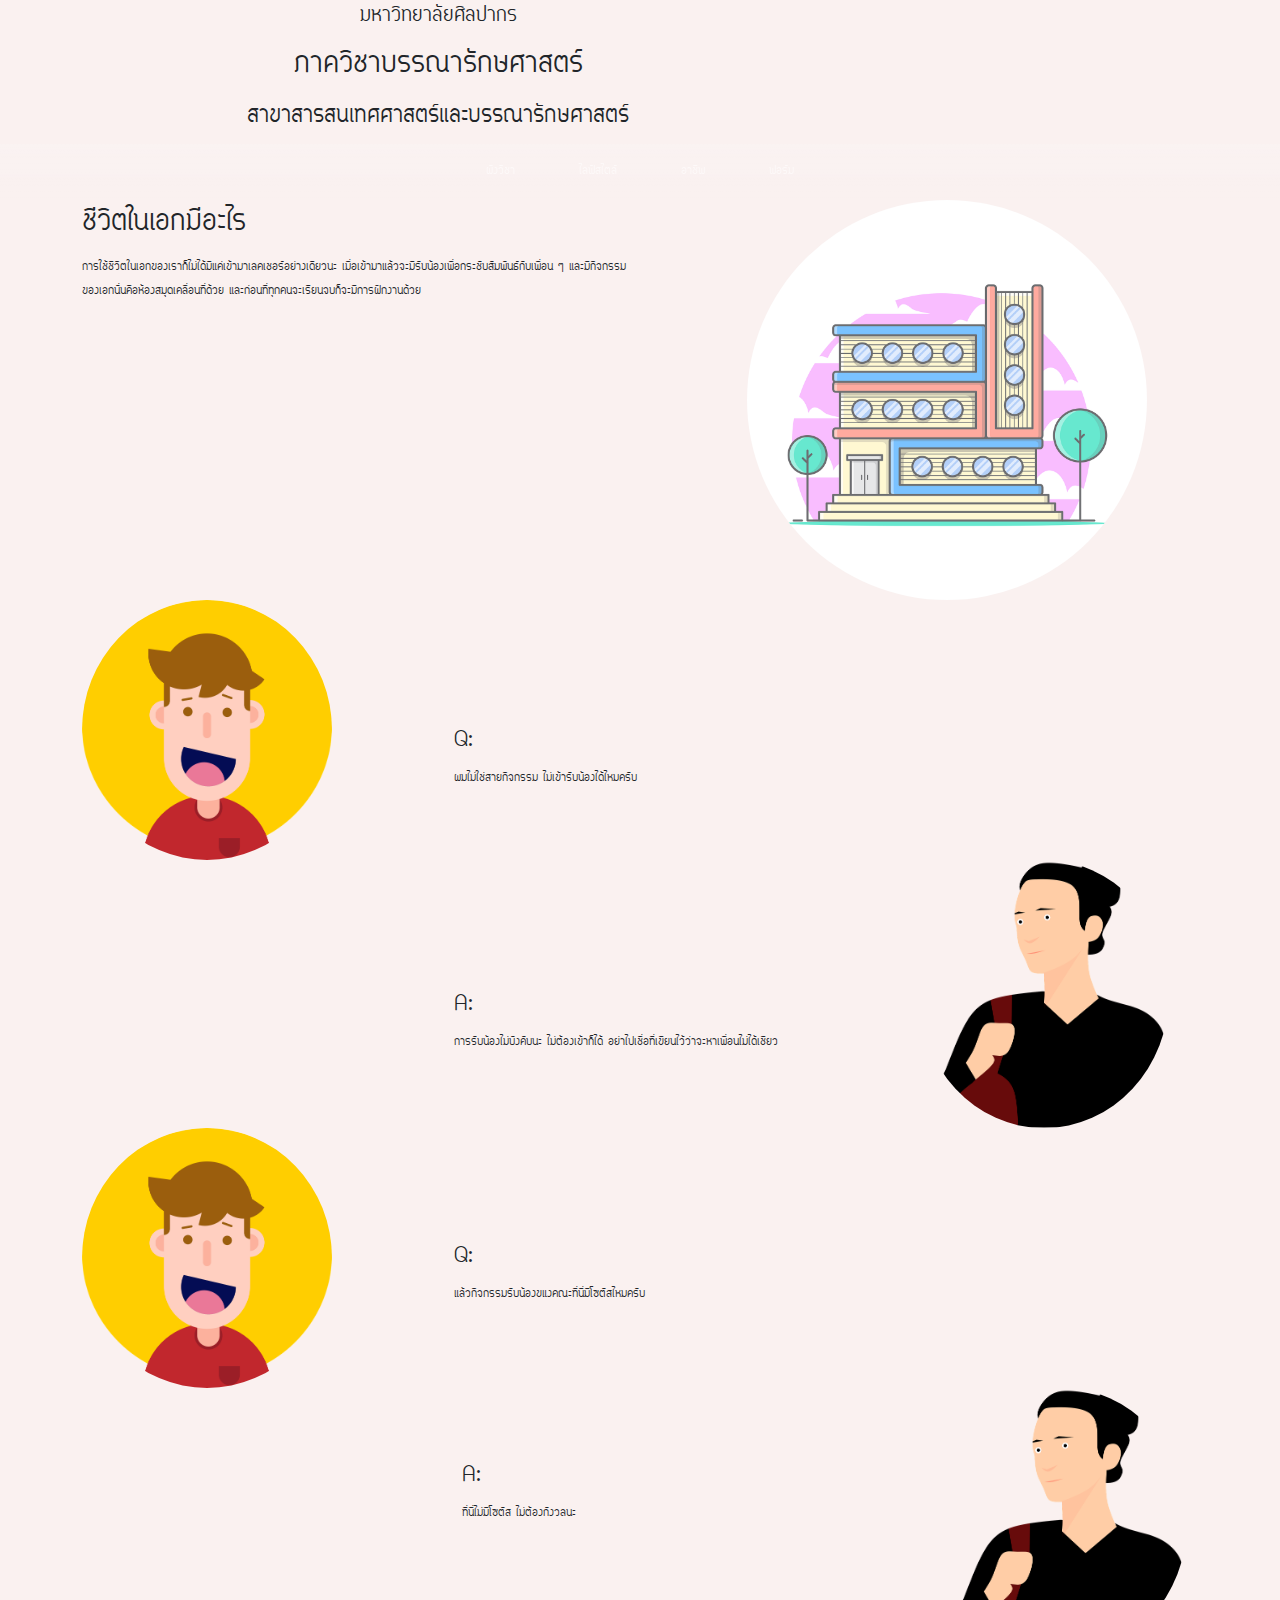
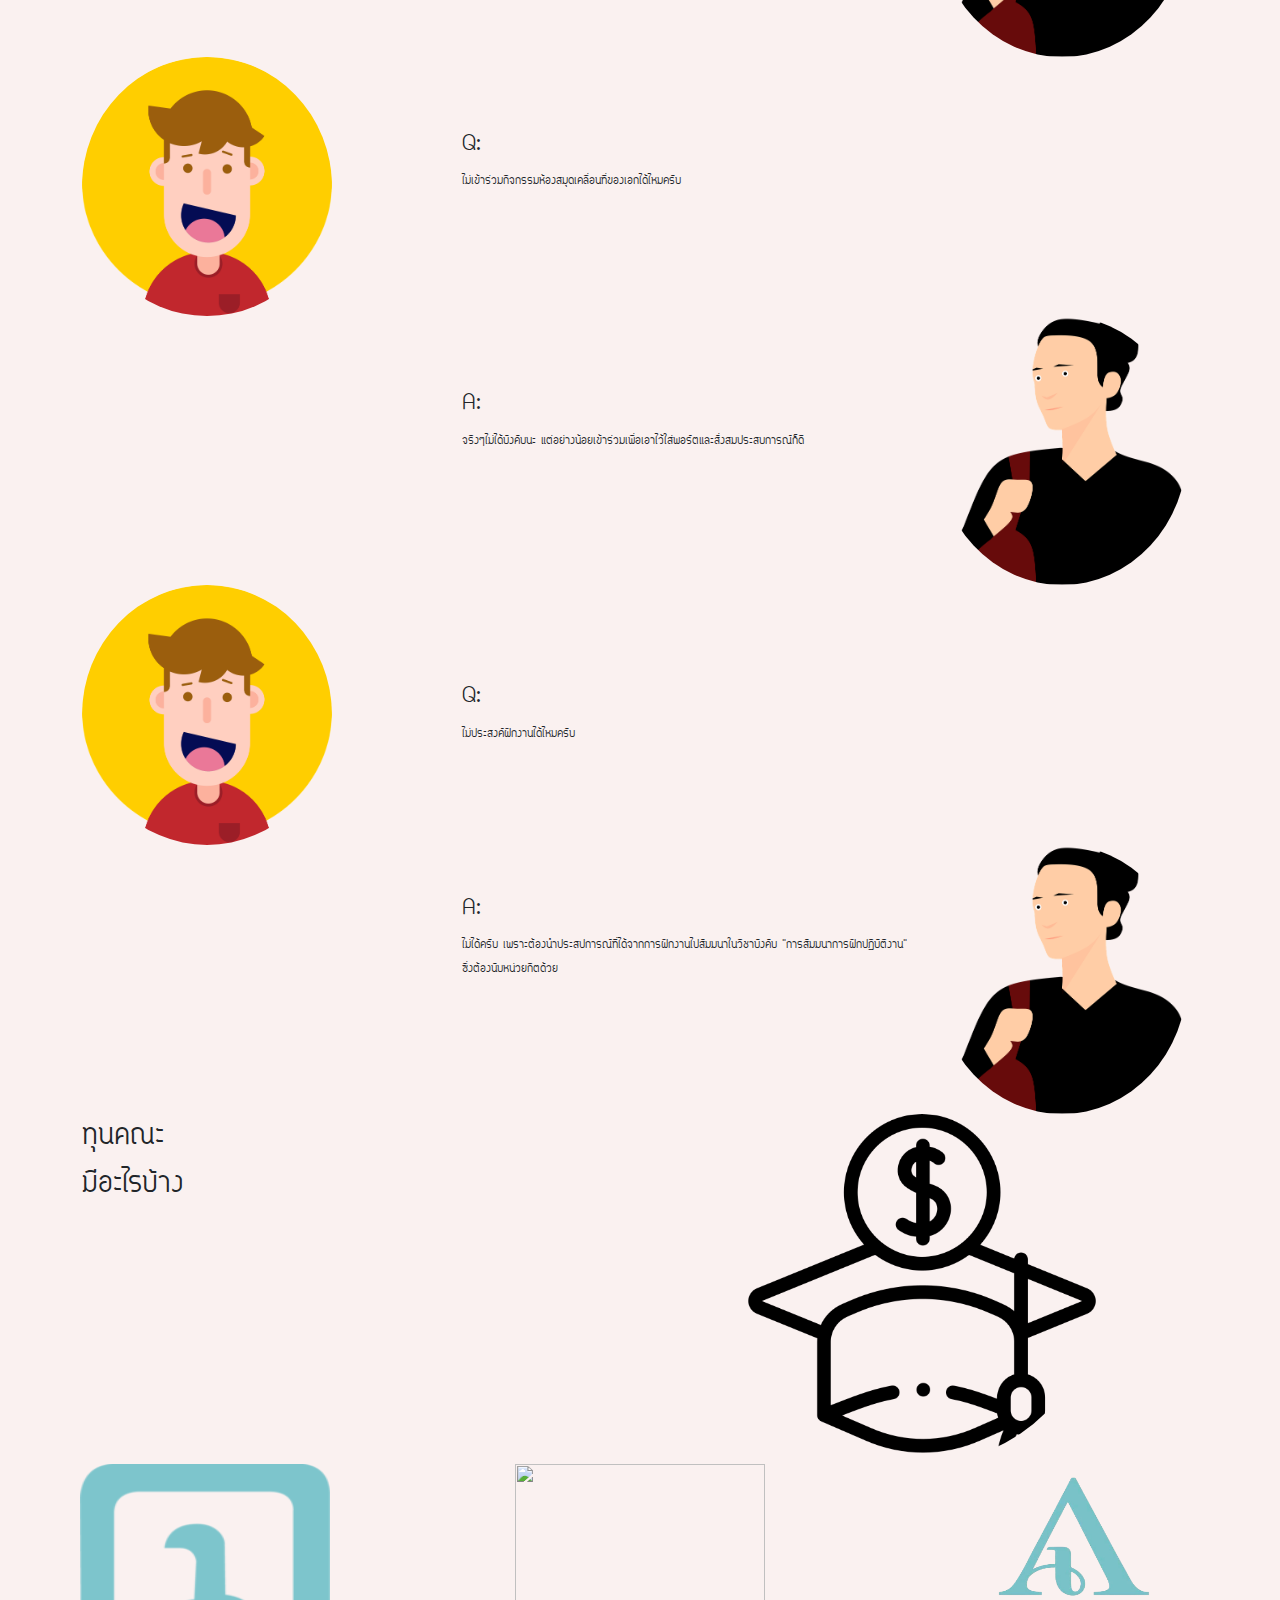
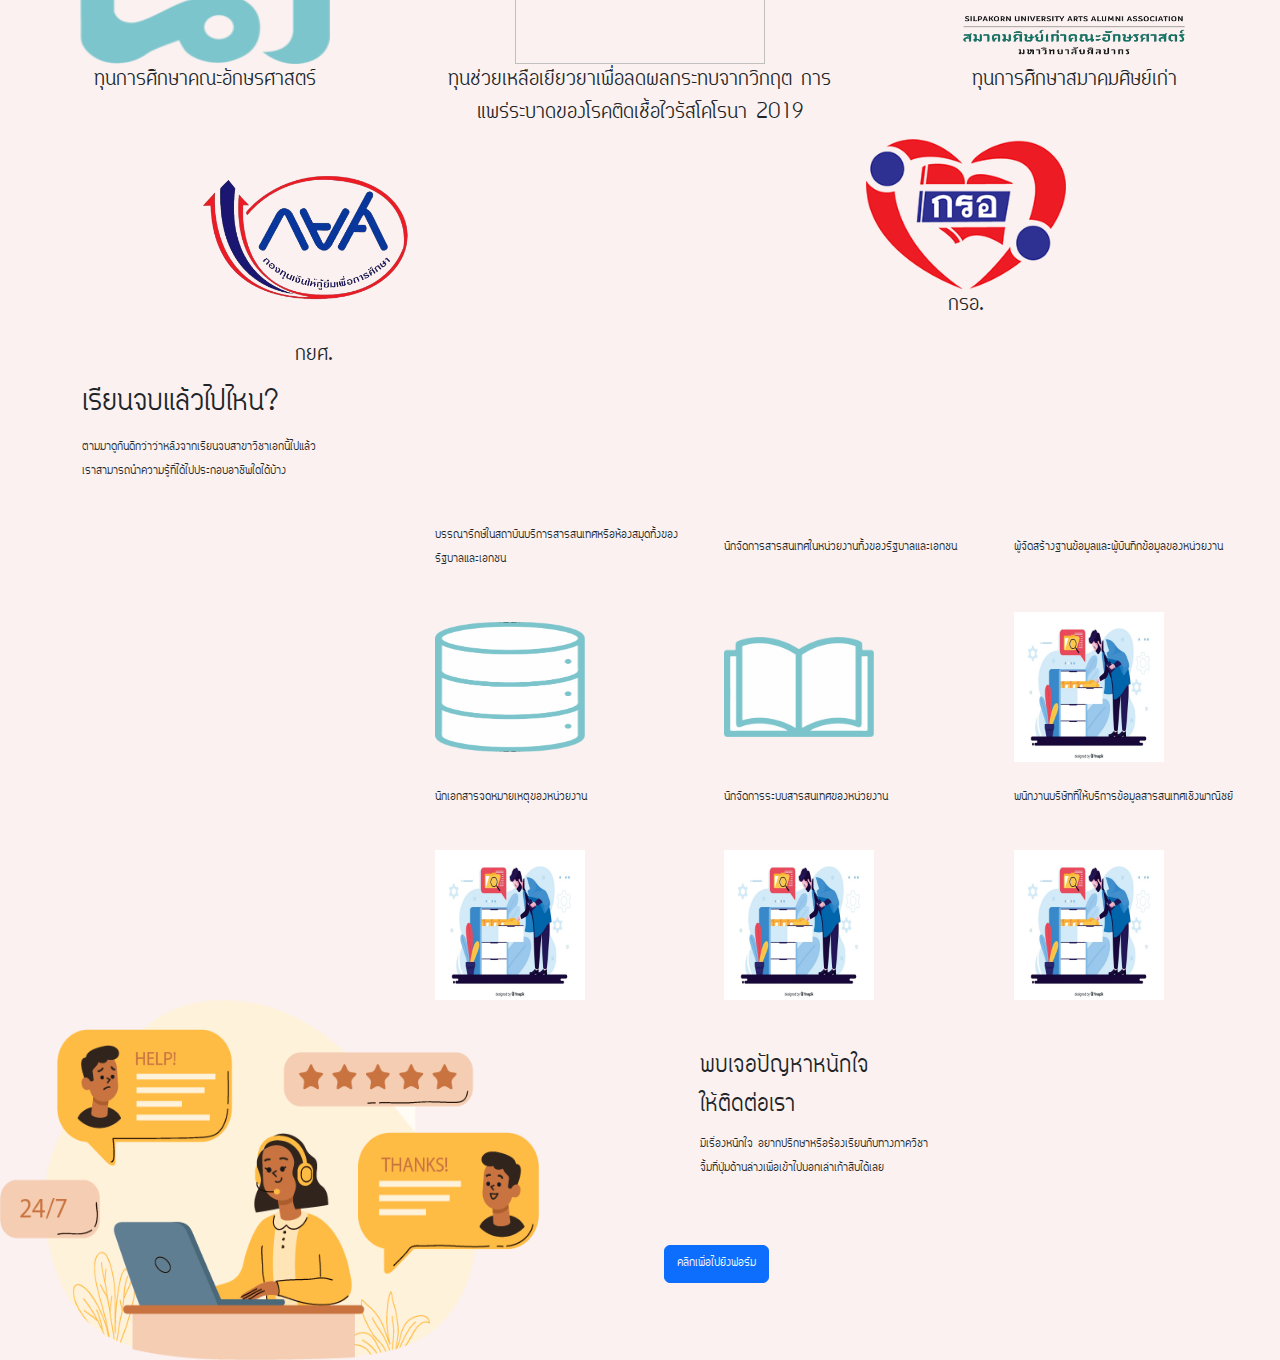
==== ILS-SU/index.html @ 0ebbea52 "6-03-65" ====
<!doctype html>
<html>
<head>
<meta charset="utf-8">
<title>ILS-SU</title>
	
<meta name ="keywords" content ="ILS, SU, Silpakorn, Information and Library Science, Library" />
<meta name ="description" content =" "/>
<meta name="viewport" content="width=device-width, initial-scale=1, maximum-scale=1">
	
<link href="https://cdn.jsdelivr.net/npm/bootstrap@5.1.3/dist/css/bootstrap.min.css" rel="stylesheet" integrity="sha384-1BmE4kWBq78iYhFldvKuhfTAU6auU8tT94WrHftjDbrCEXSU1oBoqyl2QvZ6jIW3" crossorigin="anonymous">
	<link rel="stylesheet" href="https://cdn.jsdelivr.net/npm/bootstrap@5.0.0-beta1/dist/css/bootstrap.min.css">
    <link href="css/style.css" rel="stylesheet" type="text/css">


<style type="text/css">

@font-face {
  font-family: "Circular";
  src: url("CSS/Circular.ttf") format("truetype");
  font-weight: normal;
  font-style: normal;
}

body { font-family: "Circular" !important; 
		background-color: #faf1f0;
		
		}

</style>

</head>

<body>
<!-- ขอบนอกสุด --------------------------------------------------------------------------------------------------------------------------------->
	
<!-- Title ----------------------------------------------------------------------------------------------------------------------------------------->

	
<div id="intro" class="slide1 d-flex align-items-center" >
			
	<div class="row text-center"><br>

			<h3>มหาวิทยาลัยศิลปากร</h3>
            <h1>ภาควิชาบรรณารักษศาสตร์</h1>
            <h2>สาขาสารสนเทศศาสตร์และบรรณารักษศาสตร์</h2>
				
	</div>
	
</div>
	
	
<!-- Navigation -------------------------------------------------------------------------------------------------------------------->
	
<nav class="navbar nav1 sticky-top navbar-expand-lg navbar-dark bgsu bg-gradient ">
	<div class="container-fluid justify-content-center">
    	<ul class="navbar-nav ">
		  <li class="nav-item">		<a href="#" class="nav-link ">ผังวิชา</a>		</li>
			
		  <li class="nav-item">		<a href="#" class="nav-link"></a>		  		</li>
			<li class="nav-item">		<a href="#" class="nav-link"></a>		  		</li>
			<li class="nav-item">		<a href="#" class="nav-link"></a>		  		</li>
			
		  <li class="nav-item">		<a href="#" class="nav-link">ไลฟ์สไตล์</a>		</li>
			
		  <li class="nav-item">		<a href="#" class="nav-link"></a>	  			</li>
			<li class="nav-item">		<a href="#" class="nav-link"></a>		  		</li>
			<li class="nav-item">		<a href="#" class="nav-link"></a>		  		</li>
			
		  <li class="nav-item">		<a href="#" class="nav-link">อาชีพ</a>		   </li>
			
		  <li class="nav-item">		<a href="#" class="nav-link"></a>		  		</li>
			<li class="nav-item">		<a href="#" class="nav-link"></a>		  		</li>
			<li class="nav-item">		<a href="#" class="nav-link"></a>		  		</li>
			
		  <li class="nav-item">		<a href="#" class="nav-link">ฟอร์ม</a>		   </li>
    	</ul>
 	</div>
</nav>


<!-- LifeStyle intro-------------------------------------------------------------------------------------------------------------------------------->
	
<div class="container lintro">
	<div class="row"  >
				<div class="col-6 ">
					<h1> ชีวิตในเอกมีอะไร </h1>
                    <p>การใช้ชีวิตในเอกของเราก็ไม่ได้มีแค่เข้ามาเลคเชอร์อย่างเดียวนะ เมื่อเข้ามาแล้วจะมีรับน้องเพื่อกระชับสัมพันธ์กับเพื่อน ๆ และมีกิจกรรมของเอกนั่นคือห้องสมุดเคลื่อนที่ด้วย และก่อนที่ทุกคนจะเรียนจบก็จะมีการฝึกงานด้วย</p>
				</div>
				<div class="col-1 ">
			</div>
				<div class="col-5 ">
			    	<img class="img-fluid rounded-circle" src="img/act1.png" width="400" height="400" alt=""/> </div>
		  	</div>
</div>
	
<!-- Question 1 -------------------------------------------------------------------------------------------------------------->
	
<div class="container slide">
	<div class="row" >
		<div class="row align-items-center">
			<div class="col-lg-4">
				<div><img class="img-fluid rounded-circle" src="img/Q5.png" width="250" height="250" alt="..." /></div>
			</div>
			<div class="col-lg-6">
				<div ><br><br><br>
					<h3>Q:</h3>
					<p>ผมไม่ใช่สายกิจกรรม ไม่เข้ารับน้องได้ไหมครับ</p>
                </div>
             </div>
			<div class="col-lg-2"></div>
		</div>
	</div>	
	
<!--Answer 1 -------------------------------------------------------------------------------------------------------------->
       
	<div class="row" >
		<div class="row align-items-center">
			<div class="col-4 ">
			</div>
			<div class="col-5 "> 
				<div><br><br><br>
					<h3>A:</h3>
					<p>การรับน้องไม่บังคับนะ ไม่ต้องเข้าก็ได้ อย่าไปเชื่อที่เขียนไว้ว่าจะหาเพื่อนไม่ได้เชียว</p>
				</div>
            </div>
			<div class="col-3">
				<div><img class="img-fluid rounded-circle" src="img/A3.png " width="250" height="250" alt="..." /></div> 
			</div>
		</div>
	</div>
</div>
			
			
	
<!-- Question 2 -------------------------------------------------------------------------------------------------------------->
	
<div class="container">
	<div class="row bgart"  >
		<div class="row align-items-center">
			<div class="col-4">
				<div>   
					<img class="img-fluid rounded-circle" src="img/Q5.png" width="250" height="250" alt="..." />   
				</div>
            </div>
			<div class="col-8">
				<div ><br><br>
					<h3>	Q:          </h3>
                    <p>แล้วกิจกรรมรับน้องขแงคณะที่นี่มีโซตัสไหมครับ   </p>
				</div>
			</div>
			
		</div>
	</div>
		
				
<!-- Answer 2 -------------------------------------------------------------------------------------------------------------->
			
	<div class="row " >
		<div class="col-4 ">   </div>
			<div class="col-5 "> 
				<div><br><br><br>
					<h3>A:</h3>
					<p>ที่นี่ไม่มีโซตัส ไม่ต้องกังวลนะ</p>
				</div>
			</div>
		
			<div class="col-3">
				<div>   
					<img class="img-fluid rounded-circle" src="img/A3.png " width="250" height="250" alt="..." />   
				</div> 
			</div>
	</div>
</div>

	
<!-- Question 3 -------------------------------------------------------------------------------------------------------------->
	
<div class="container slide">
	<div class="row">
		<div class="col-4">
			<div><img class="img-fluid rounded-circle" src="img/Q5.png" width="250" height="250" alt="..." /></div>
        </div>
			
		<div class="col-8">
			<div ><br><br><br>
				<h3>Q:</h3>
				<p>ไม่เข้าร่วมกิจกรรมห้องสมุดเคลื่อนที่ของเอกได้ไหมครับ</p>
			</div>
        </div>
	</div>	
	
<!-- Answer 3 -------------------------------------------------------------------------------------------------------------->
			
	<div id="A3" class="row">
		<div class="col-4"> 
		</div>
		<div class="col-5"> 
			<div><br><br><br>
				<h3>A:</h3>
				<p>จริงๆไม่ได้บังคับนะ แต่อย่างน้อยเข้าร่วมเพื่อเอาไว้ใส่พอร์ตและสั่งสมประสบการณ์ก็ดี</p>
			</div>
		</div>
		
		<div class="col-3">
			<div>
				<img class="img-fluid rounded-circle" src="img/A3.png " width="250" height="250" alt="..." />
			</div> 
		</div>
	</div>
</div>
	
<!-- Question 4 -------------------------------------------------------------------------------------------------------------->
	
<div class="container slide">
	<div class="row"  >
	<div class="col-4">
			<div ><img class="img-fluid rounded-circle" src="img/Q5.png" width="250" height="250" alt="..." /></div>
        </div>
		
 		<div class="col-8">
			<div><br><br><br><br>
				<h3 >Q:</h3>
				<p>ไม่ประสงค์ฝึกงานได้ไหมครับ </p>
			</div>
		</div>
	</div>		
		
<!-- Answer 4 -------------------------------------------------------------------------------------------------------------->
			
	<div id="A4" class="row" >
		<div class="col-4 "> 
		</div>
		<div class="col-5 "> 
			<div><br><br>
                <h3 >A:</h3>
                <p>ไม่ได้ครับ เพราะต้องนำประสปการณ์ที่ได้จากการฝึกงานไปสัมมนาในวิชาบังคับ "การสัมมนาการฝึกปฏิบัติงาน" ซึ่งต้องนับหน่วยกิตด้วย</p>
			</div>
        </div>
		
		<div class="col-3">
            <div>
				<img class="img-fluid rounded-circle" src="img/A3.png " width="250" height="250" alt="..." />
			</div> 
		</div>
	</div>
</div>
		
		
<!-- scholarship header------------------------------------------------------------------------------------------------------>
	
	
	<div class="container lintro">
	<div class="row"  >
				<div class="col-6 ">
					<h1> ทุนคณะ<br>มีอะไรบ้าง </h1>
				</div>
				<div class="col-1 ">
			</div>
				<div class="col-5 ">
			    	<img class="img-fluid rounded-circle" src="img/scholarship.png" width="350" height="350" alt=""/> </div>
		  	</div>
</div>

	
	
<!-- scholarship list 1------------------------------------------------------------------------------------------------------>
<div class="slide">
<div class="row text-center" >
	<div class="col-4 "> 
		<div>
			<h3><img src="img/artsu.png" width="250" height="200" alt=""/> <br>ทุนการศึกษาคณะอักษรศาสตร์</h3>
		</div>
	</div>
	<div class="col-4">
		<div >
			<h3><img src="img/su.png" width="250" height="200" alt=""/> <br>ทุนช่วยเหลือเยียวยาเพื่อลดผลกระทบจากวิกฤต การแพร่ระบาดของโรคติดเชื้อไวรัสโคโรนา 2019</h3>
		</div> 
	</div>
	<div class="col-4">
		<div >
			<h3><img src="img/alumni.png" width="250" height="200" alt=""/> <br>ทุนการศึกษาสมาคมศิษย์เก่า</h3>
		</div> 
	</div>
	
</div>
		
	
<!-- scholarship list 2------------------------------------------------------------------------------------------------------>	
	
	<div class="row  text-center" >
	<div class="col-md-6 "> 
		<div>
			<h3> <img src="img/กยศ.png" width="250" height="200" alt=""/> <br>กยศ.</h3>
		</div>
	</div>
	<div class="col-md-6">
		<div >
			<h3> <img src="img/กรอ.png" width="200" height="150" alt=""/> <br>กรอ.</h3>
		</div> 
	</div>
</div>
</div>	


	<!-- อาชีพ ------------------------------------------------------------------------------------------>
	
<!-- 1 -->
<div class="container lintro">
  <div class="row">

        <div class="col-7">
			<h1>เรียนจบแล้วไปไหน?</h1>
                <p>ตามมาดูกันดีกว่าว่าหลังจากเรียนจบสาขาวิชาเอกนี้ไปแล้ว<br>
                  เราสามารถนำความรู้ที่ได้ไปประกอบอาชีพใดได้บ้าง</p>
        </div>
        <div class="col-5 ">
        </div>

  </div>
</div>

<!-- ข้อความอาชีพ 1 -->
<div class="slidejob">	
<div class="row">
  <div class="container">
        <div class="row">
          <div class="col-4"></div>
          <div class="col"><br>
            <div class="row align-items-center">
                <div class="col-md-4"><p>บรรณารักษ์ในสถาบันบริการสารสนเทศหรือห้องสมุดทั้งของรัฐบาลและเอกชน</p></div>
                <div class="col-md-4"><p>นักจัดการสารสนเทศในหน่วยงานทั้งของรัฐบาลและเอกชน</p></div>
                <div class="col-md-4"><p>ผู้จัดสร้างฐานข้อมูลและผู้บันทึกข้อมูลของหน่วยงาน</p></div> 
            </div>

        </div>
      </div>
  </div>
</div>
<!-- 2 -->
<div class="row">
  <div class="container ">
        <div class="row">
          <div class="col-4"></div>
          <div class="col"><br>
            <div class="row align-items-center">
                <div class="col-md-4 "><img src="img/database.png" alt="" height="130 px" width="150 px"></img></div>
                <div class="col-md-4"><img src="img/book.png" 
                  alt="" height="100 px" width="150 px"></img></div>
                <div class="col-md-4"><img src="img/file-searching-concept-illustration_23-2148277021.jpg" 
                  alt="" height="150 px" width="150 px" id="imgoc"></img></div>
                
                  
            </div>

        </div>
      </div>
  </div>
</div>

<!-- ข้อความอาชีพ 2 -->
<div class="row">
  <div class="container">
        <div class="row">
          <div class="col-4"></div>
          <div class="col"><br>
            <div class="row align-items-center">
                <div class="col-md-4"><p>นักเอกสารจดหมายเหตุของหน่วยงาน</p></div>
                <div class="col-md-4"><p>นักจัดการระบบสารสนเทศของหน่วยงาน</p></div>
                <div class="col-md-4"><p>พนักงานบริษัทที่ให้บริการข้อมูลสารสนเทศเชิงพาณิชย์</p></div> 
                
            </div>

        </div>
      </div>
  </div>
</div>


<!-- 4 -->
<div class="row">
  <div class="container">
            <div class="row">
            <div class="col-4"><br></div>
            <div class="col"><br>
                <div class="row align-items-center">
                    <div class="col-md-4"><img src="img/file-searching-concept-illustration_23-2148277021.jpg" 
                      alt="" height="150 px" width="150 px" id="imgoc"></img></div>
                    <div class="col-md-4"><img src="img/file-searching-concept-illustration_23-2148277021.jpg" 
                      alt="" height="150 px" width="150 px" id="imgoc"></img></div>
                    <div class="col-md-4"><img src="img/file-searching-concept-illustration_23-2148277021.jpg" 
                      alt="" height="150 px" width="150 px" id="imgoc"></img></div>
                </div>
            </div>
        </div>
    </div>
  </div>
</div>


<!-- หน้าร้องเรียน -->
<div class="row slide">
  <div class="container ">
    <div class="row">
        <div class="col-md-6 "><img src="img/06.1.png" height="360 px" width="539" px></div>
        <div class="col-md-6 ">
          <div class="p-5">
            <div class="bg">
              <h2 class="text-right ">พบเจอปัญหาหนักใจ<br>
                ให้ติดต่อเรา</h2>
                <p>มีเรื่องหนักใจ อยากปรึกษาหรือร้องเรียนกับทางภาควิชา<br> 
                  จิ้มที่ปุ่มด้านล่างเพื่อเข้าไปบอกเล่าเก้าสิบได้เลย</p>
            </div>
          </div>
    <!-- btn -->
            <div class="container center ">
                <button type="button" style="margin-left: 100 px" class="btn btn-primary text-center">คลิกเพื่อไปยังฟอร์ม</button>
            </div>
        </div>
      </div>
  </div>
</div>	

	
	
	
	
	
	
	
	
	
	
	
	
<!---------------------------------------------------------------------------------------------------------------------->	
<script src="https://cdn.jsdelivr.net/npm/bootstrap@5.1.3/dist/js/bootstrap.bundle.min.js" integrity="sha384-ka7Sk0Gln4gmtz2MlQnikT1wXgYsOg+OMhuP+IlRH9sENBO0LRn5q+8nbTov4+1p" crossorigin="anonymous"></script>
<script src="https://cdn.jsdelivr.net/npm/@popperjs/core@2.10.2/dist/umd/popper.min.js" integrity="sha384-7+zCNj/IqJ95wo16oMtfsKbZ9ccEh31eOz1HGyDuCQ6wgnyJNSYdrPa03rtR1zdB" crossorigin="anonymous"></script>
<script src="https://cdn.jsdelivr.net/npm/bootstrap@5.1.3/dist/js/bootstrap.min.js" integrity="sha384-QJHtvGhmr9XOIpI6YVutG+2QOK9T+ZnN4kzFN1RtK3zEFEIsxhlmWl5/YESvpZ13" crossorigin="anonymous"></script>
	
</body>
</html>
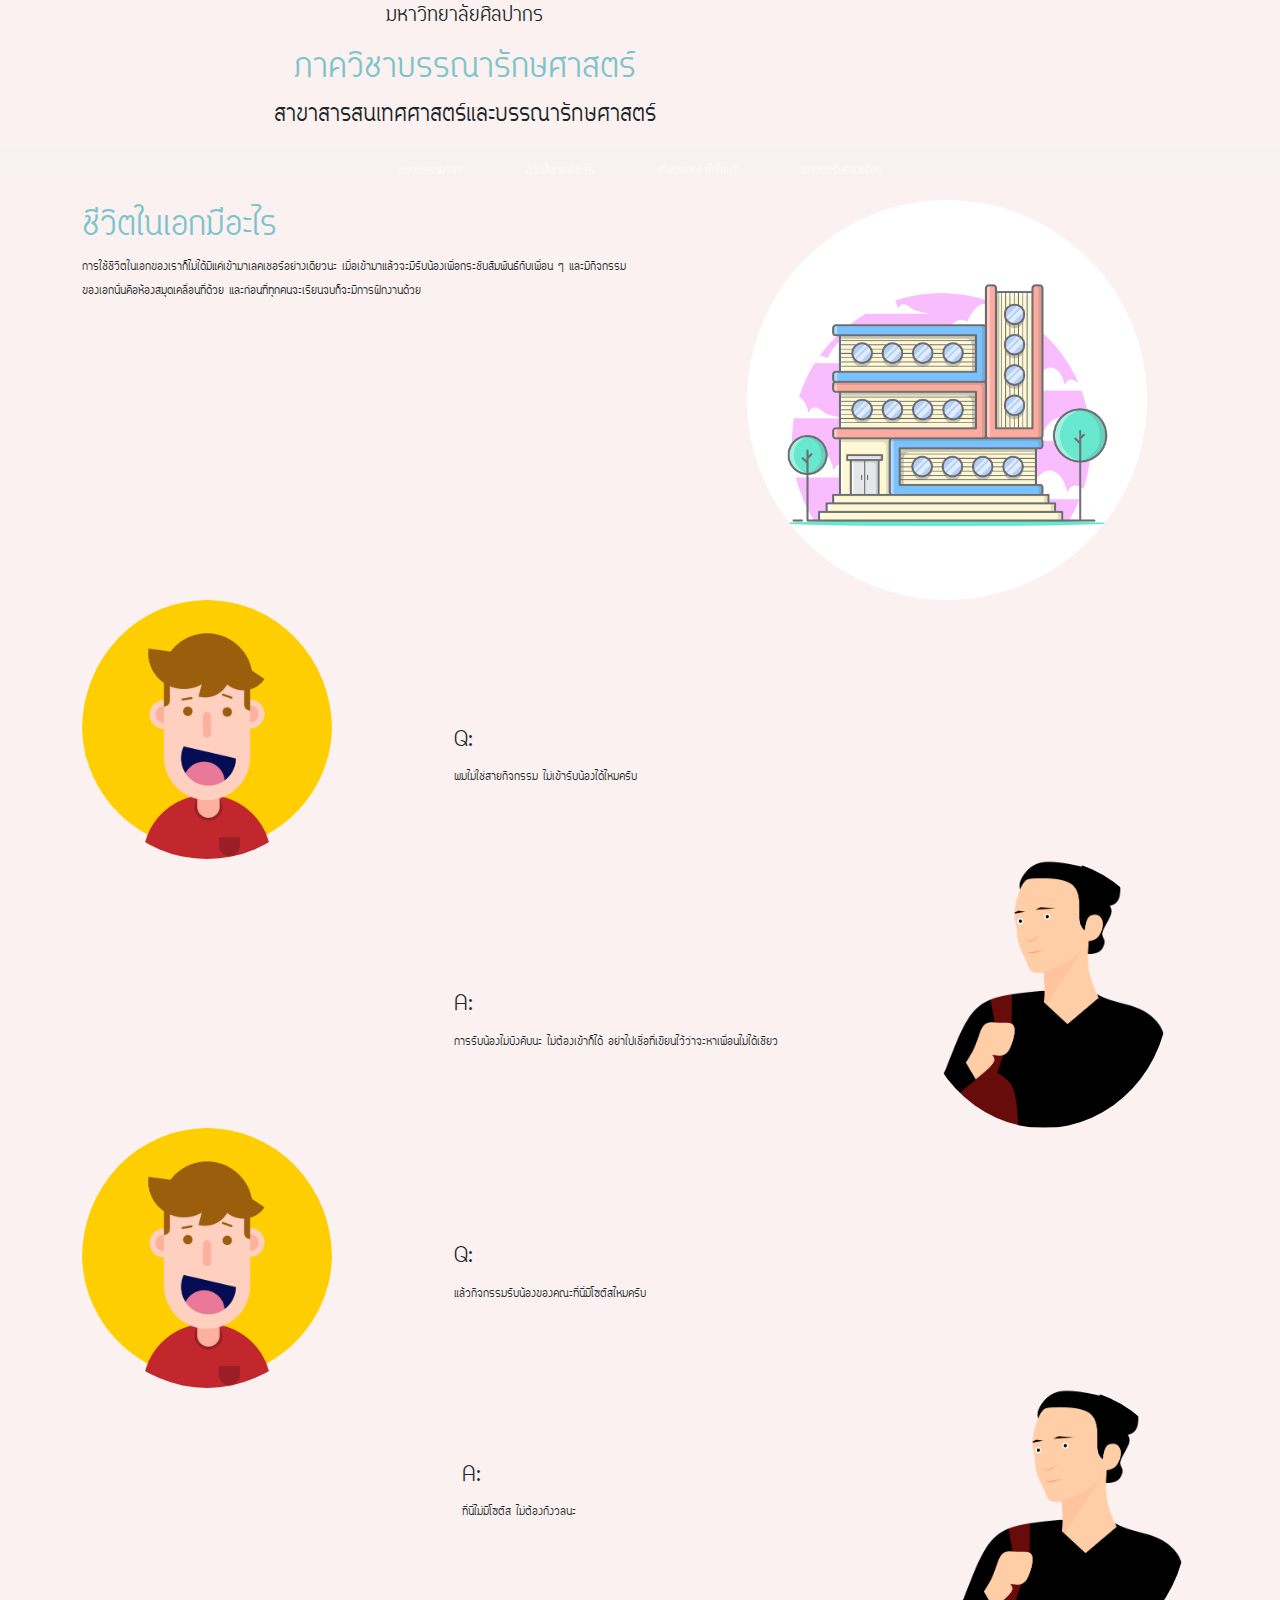
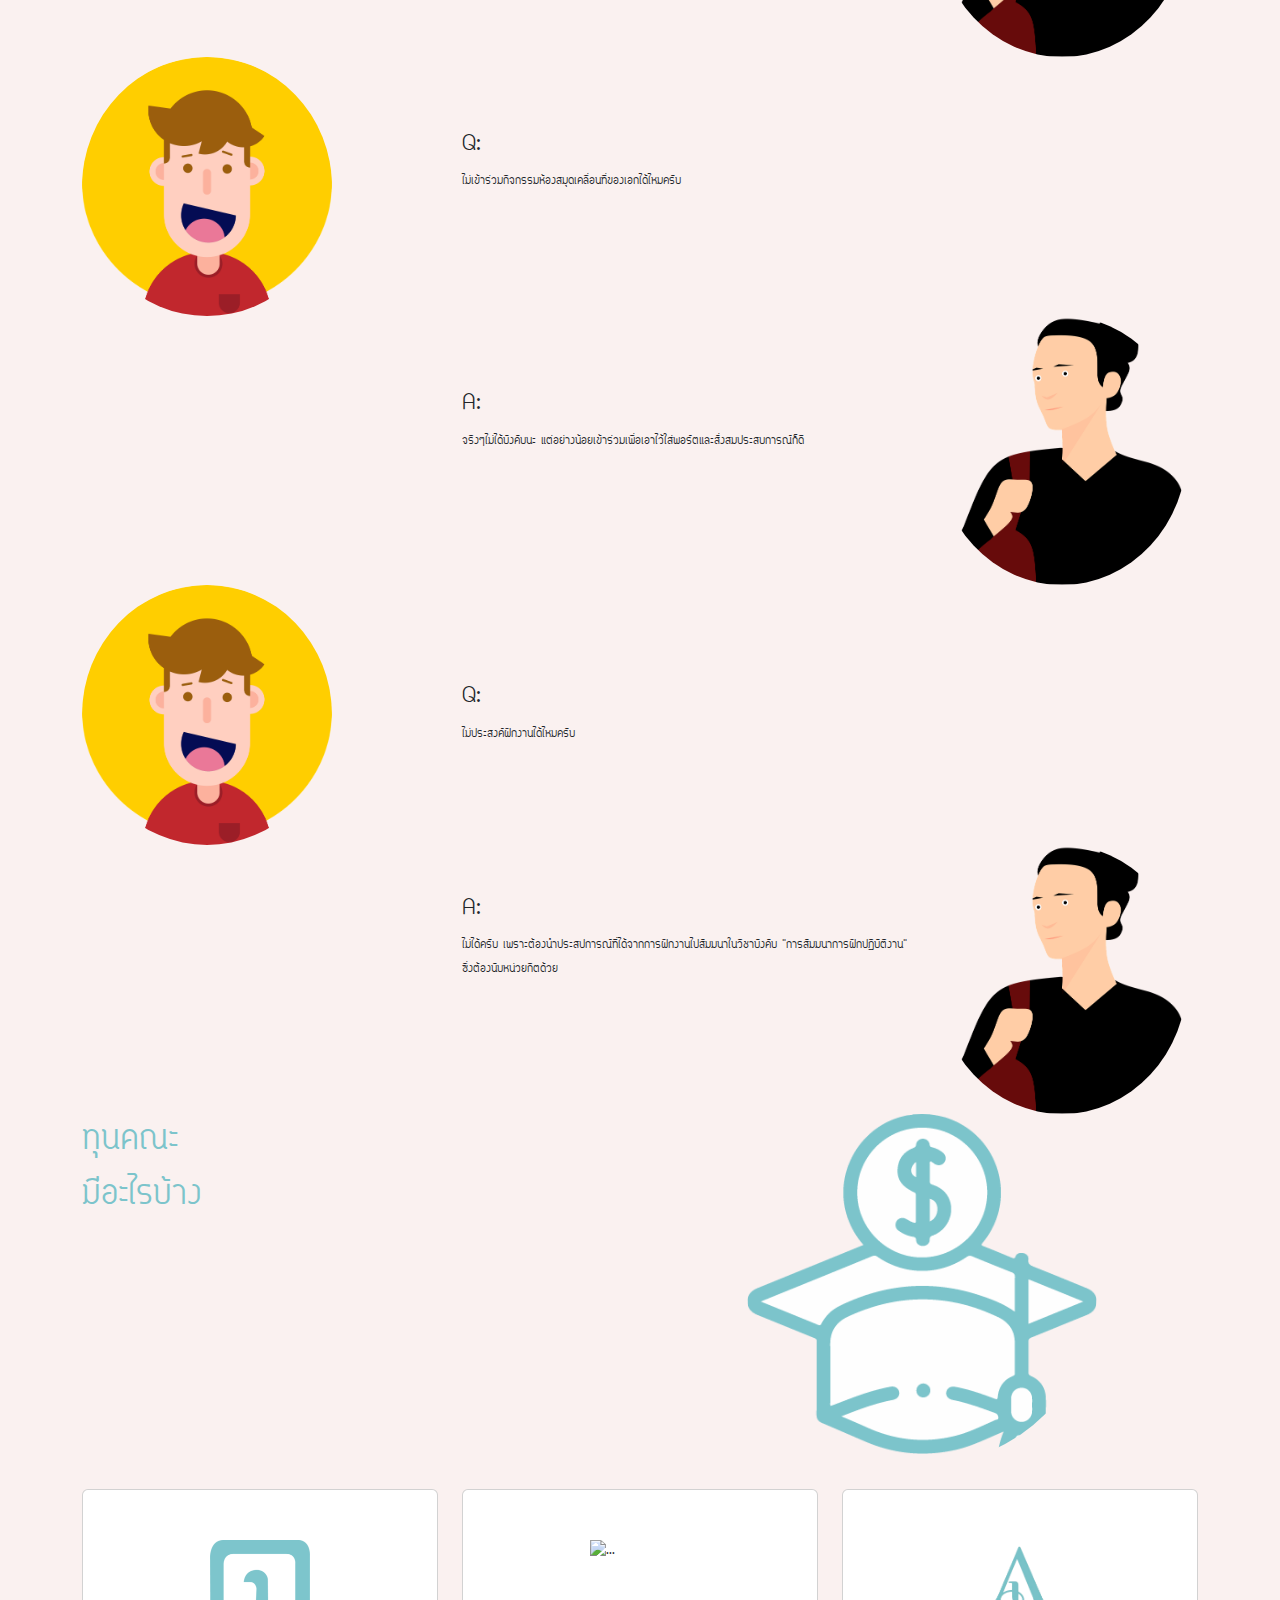
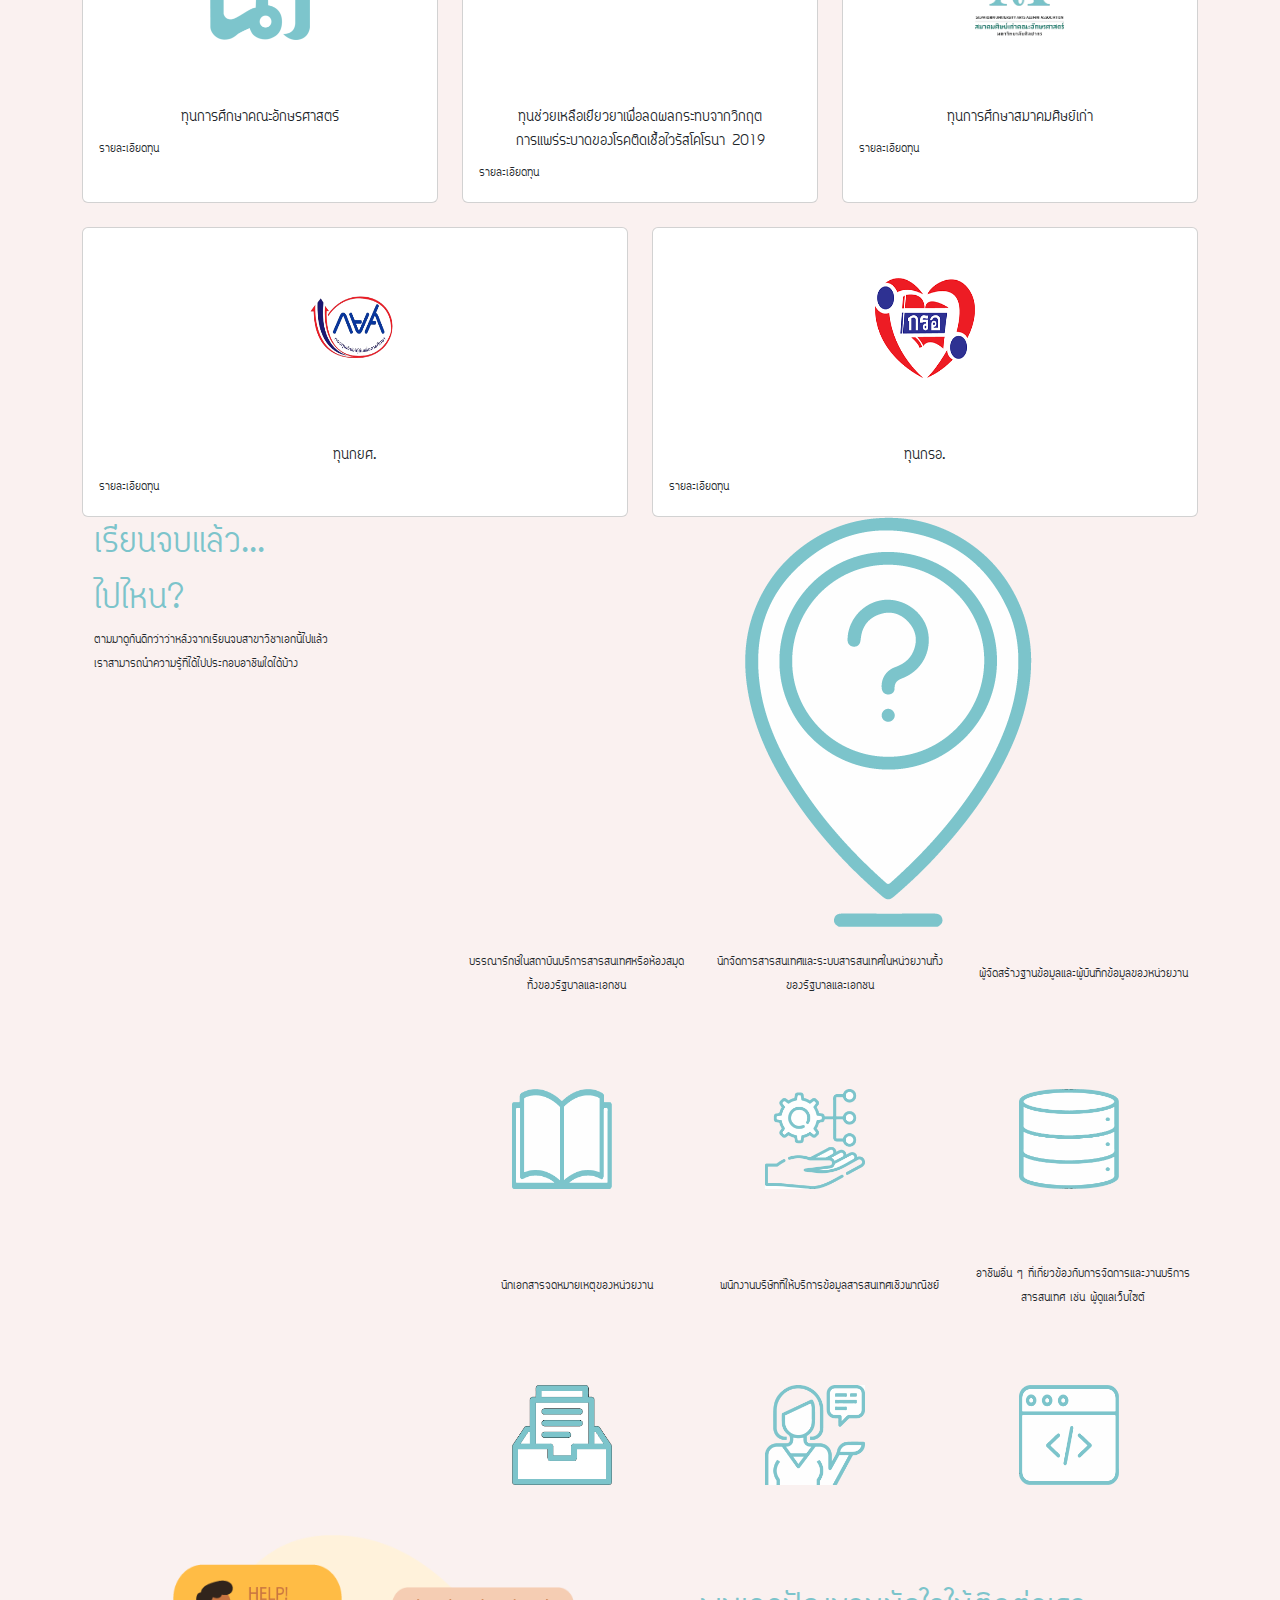
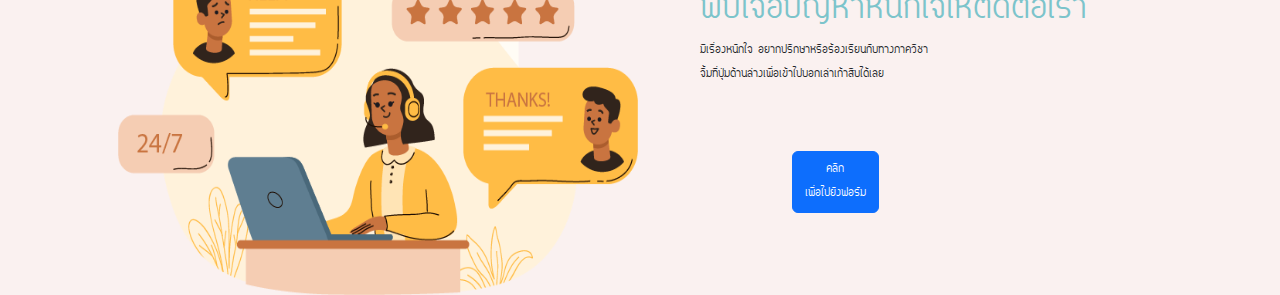
==== commit 43782824: "Add files via upload" ====
--- a/ILS-SU/index.html
+++ b/ILS-SU/index.html
@@ -14,6 +14,12 @@
 
 
 <style type="text/css">
+
+h1 {
+font-size:2.91em;
+margin:0;
+color: #7cc4cb
+	}
 
 @font-face {
   font-family: "Circular";
@@ -27,6 +33,38 @@
 		
 		}
 
+/*ตรงรูปภาพที่มันซูมเด่นขึ้นมา */
+.zoom {
+  padding: 50px;
+  transition: transform .2s;
+  width: 200px;
+  height: 200px;
+  margin: 0 auto;
+}
+.zoom:hover {
+  -ms-transform: scale(1.5); /* IE 9 */
+  -webkit-transform: scale(1.5); /* Safari 3-8 */
+  transform: scale(1.5); 
+}
+
+/* ปุ่มฟอร์ม */
+.center {
+  display: block;
+  margin-left: auto;
+  margin-right: auto;
+  width: 50%;
+}
+/*คลุมดำตัวอักษรแล้วเปลี่ยนสี*/
+::-moz-selection { 
+  color: #f7a62e;
+  background: #7cc4cb ;
+}
+
+::selection {
+  color: #f7a62e;
+  background: #7cc4cb;
+}
+
 </style>
 
 </head>
@@ -52,28 +90,28 @@
 	
 <!-- Navigation -------------------------------------------------------------------------------------------------------------------->
 	
-<nav class="navbar nav1 sticky-top navbar-expand-lg navbar-dark bgsu bg-gradient ">
+<nav class="navbar nav1 sticky-top navbar-expand-lg navbar-dark bgsu bg-gradient">
 	<div class="container-fluid justify-content-center">
     	<ul class="navbar-nav ">
-		  <li class="nav-item">		<a href="#" class="nav-link ">ผังวิชา</a>		</li>
+		  <li class="nav-item">		<a href="#" class="nav-link ">แผนผังรายวิชา</a>		</li>
 			
 		  <li class="nav-item">		<a href="#" class="nav-link"></a>		  		</li>
 			<li class="nav-item">		<a href="#" class="nav-link"></a>		  		</li>
 			<li class="nav-item">		<a href="#" class="nav-link"></a>		  		</li>
 			
-		  <li class="nav-item">		<a href="#" class="nav-link">ไลฟ์สไตล์</a>		</li>
+		  <li class="nav-item">		<a href="#" class="nav-link">ชีวิตในเอกมีอะไร</a>		</li>
 			
 		  <li class="nav-item">		<a href="#" class="nav-link"></a>	  			</li>
 			<li class="nav-item">		<a href="#" class="nav-link"></a>		  		</li>
 			<li class="nav-item">		<a href="#" class="nav-link"></a>		  		</li>
 			
-		  <li class="nav-item">		<a href="#" class="nav-link">อาชีพ</a>		   </li>
+		  <li class="nav-item">		<a href="#" class="nav-link">เรียนจบแล้วไปไหน?</a>		   </li>
 			
 		  <li class="nav-item">		<a href="#" class="nav-link"></a>		  		</li>
 			<li class="nav-item">		<a href="#" class="nav-link"></a>		  		</li>
 			<li class="nav-item">		<a href="#" class="nav-link"></a>		  		</li>
 			
-		  <li class="nav-item">		<a href="#" class="nav-link">ฟอร์ม</a>		   </li>
+		  <li class="nav-item">		<a href="#" class="nav-link">แบบฟอร์มร้องเรียน</a>		   </li>
     	</ul>
  	</div>
 </nav>
@@ -146,7 +184,7 @@
 			<div class="col-8">
 				<div ><br><br>
 					<h3>	Q:          </h3>
-                    <p>แล้วกิจกรรมรับน้องขแงคณะที่นี่มีโซตัสไหมครับ   </p>
+                    <p>แล้วกิจกรรมรับน้องของคณะที่นี่มีโซตัสไหมครับ   </p>
 				</div>
 			</div>
 			
@@ -265,167 +303,197 @@
 	
 	
 <!-- scholarship list 1------------------------------------------------------------------------------------------------------>
-<div class="slide">
-<div class="row text-center" >
-	<div class="col-4 "> 
-		<div>
-			<h3><img src="img/artsu.png" width="250" height="200" alt=""/> <br>ทุนการศึกษาคณะอักษรศาสตร์</h3>
-		</div>
-	</div>
-	<div class="col-4">
-		<div >
-			<h3><img src="img/su.png" width="250" height="200" alt=""/> <br>ทุนช่วยเหลือเยียวยาเพื่อลดผลกระทบจากวิกฤต การแพร่ระบาดของโรคติดเชื้อไวรัสโคโรนา 2019</h3>
-		</div> 
-	</div>
-	<div class="col-4">
-		<div >
-			<h3><img src="img/alumni.png" width="250" height="200" alt=""/> <br>ทุนการศึกษาสมาคมศิษย์เก่า</h3>
-		</div> 
-	</div>
-	
-</div>
-		
+<div class="container">
+	<div class="row">
+		<div class="container">
+			<div class="row">
+			<div class="col"><br>
+		<div class="row row-cols-1 row-cols-md-3 g-4">
+			<div class="col">
+				<div class="card h-100">
+					<div class="flip-box-inner"></div>
+					<img src="img/artsu.png" class="card-img-top zoom" alt="...">
+				<div class="card-body">
+					<h5 class="card-title text-center">ทุนการศึกษาคณะอักษรศาสตร์</h5>
+					<p class="card-text">รายละเอียดทุน</p>
+				</div>
+				</div>
+			</div>
+			<div class="col">
+				<div class="card h-100">
+				<img src="img/su.png" class="card-img-top zoom" alt="...">
+				<div class="card-body">
+					<h5 class="card-title text-center">ทุนช่วยเหลือเยียวยาเพื่อลดผลกระทบจากวิกฤต<br>การแพร่ระบาดของโรคติดเชื้อไวรัสโคโรนา 2019</h5>
+					<p class="card-text">รายละเอียดทุน</p>
+				</div>
+				</div>
+			</div>
+			<div class="col">
+				<div class="card h-100">
+				<img src="img/alumni.png" class="card-img-top zoom" alt="...">
+				<div class="card-body">
+					<h5 class="card-title text-center">ทุนการศึกษาสมาคมศิษย์เก่า</h5>
+					<p class="card-text">รายละเอียดทุน</p>
+				</div>
+				
+				</div>
+			</div>
+			</div>
+		</div>      
+	</div>
+	</div>
+</div>
 	
 <!-- scholarship list 2------------------------------------------------------------------------------------------------------>	
-	
-	<div class="row  text-center" >
-	<div class="col-md-6 "> 
-		<div>
-			<h3> <img src="img/กยศ.png" width="250" height="200" alt=""/> <br>กยศ.</h3>
-		</div>
-	</div>
-	<div class="col-md-6">
-		<div >
-			<h3> <img src="img/กรอ.png" width="200" height="150" alt=""/> <br>กรอ.</h3>
-		</div> 
-	</div>
-</div>
-</div>	
+<div class="row">
+	<div class="col"><br>
+	<div class="row row-cols-1 row-cols-md-2 g-4">
+	<div class="col">
+		<div class="card h-100">
+			<img src="img/กยศ.png" class="card-img-top zoom" alt="...">
+		<div class="card-body">
+			<h5 class="card-title text-center">ทุนกยศ.</h5>
+			<p class="card-text">รายละเอียดทุน</p>
+		</div>
+		</div>
+</div>
+<div class="col">
+	<div class="card h-100">
+	<img src="img/กรอ.png" class="card-img-top zoom" alt="...">
+	<div class="card-body">
+		<h5 class="card-title text-center">ทุนกรอ.</h5>
+		<p class="card-text">รายละเอียดทุน</p>
+	</div>
+	</div>
+</div>
+	</div>
+	</div>
+	</div>
+	
 
 
 	<!-- อาชีพ ------------------------------------------------------------------------------------------>
 	
-<!-- 1 -->
+<!-- เกริ่นอาชีพ -->
 <div class="container lintro">
   <div class="row">
-
-        <div class="col-7">
-			<h1>เรียนจบแล้วไปไหน?</h1>
+        <div class="col-md-7">
+			<h1>เรียนจบแล้ว...<br>
+				ไปไหน?</h1>
                 <p>ตามมาดูกันดีกว่าว่าหลังจากเรียนจบสาขาวิชาเอกนี้ไปแล้ว<br>
                   เราสามารถนำความรู้ที่ได้ไปประกอบอาชีพใดได้บ้าง</p>
         </div>
-        <div class="col-5 ">
+        <div class="col-5 "><img src="img/where.png"></img>
         </div>
 
   </div>
 </div>
 
 <!-- ข้อความอาชีพ 1 -->
-<div class="slidejob">	
-<div class="row">
-  <div class="container">
-        <div class="row">
-          <div class="col-4"></div>
-          <div class="col"><br>
-            <div class="row align-items-center">
-                <div class="col-md-4"><p>บรรณารักษ์ในสถาบันบริการสารสนเทศหรือห้องสมุดทั้งของรัฐบาลและเอกชน</p></div>
-                <div class="col-md-4"><p>นักจัดการสารสนเทศในหน่วยงานทั้งของรัฐบาลและเอกชน</p></div>
-                <div class="col-md-4"><p>ผู้จัดสร้างฐานข้อมูลและผู้บันทึกข้อมูลของหน่วยงาน</p></div> 
-            </div>
-
-        </div>
-      </div>
+<div class="lintro p">
+	<div class="row">
+		<div class="container">
+			<div class="row">
+				<div class="col-4"></div>
+				<div class="col"><br>
+				<div class="row align-items-center">
+					<div class="col-md-4 text-center"><p>บรรณารักษ์ในสถาบันบริการสารสนเทศหรือห้องสมุด<br>ทั้งของรัฐบาลและเอกชน</p></div>
+					<div class="col-md-4 text-center"><p>นักจัดการสารสนเทศและระบบสารสนเทศในหน่วยงานทั้งของรัฐบาลและเอกชน</p></div>
+					<div class="col-md-4 text-center"><p>ผู้จัดสร้างฐานข้อมูลและผู้บันทึกข้อมูลของหน่วยงาน</p></div> 
+				</div>	
+			</div>
+			</div>
+		</div>
   </div>
-</div>
-<!-- 2 -->
-<div class="row">
-  <div class="container ">
-        <div class="row">
-          <div class="col-4"></div>
-          <div class="col"><br>
-            <div class="row align-items-center">
-                <div class="col-md-4 "><img src="img/database.png" alt="" height="130 px" width="150 px"></img></div>
-                <div class="col-md-4"><img src="img/book.png" 
-                  alt="" height="100 px" width="150 px"></img></div>
-                <div class="col-md-4"><img src="img/file-searching-concept-illustration_23-2148277021.jpg" 
-                  alt="" height="150 px" width="150 px" id="imgoc"></img></div>
-                
-                  
-            </div>
-
-        </div>
-      </div>
+  
+  <!-- รูปภาพข้อความอาชีพ 1 -->
+  <div class="row">
+	<div class="container">
+		  <div class="row">
+			<div class="col-4"></div>
+			<div class="col"><br>
+			  <div class="row align-items-center">
+				  <div class="col-md-4"><img src="img/book.png" class="zoom"
+					alt=""></img></div>
+				  <div class="col-md-4"><img src="img/database-management.png" class="zoom"
+					alt="" height="150 px" width="150 px"></img></div>
+				  <div class="col-md-4"><img src="img/database.png" class="zoom"
+					alt=""></img></div>
+				  
+					
+			  </div>
+  
+		  </div>
+		</div>
+	</div>
   </div>
-</div>
-
-<!-- ข้อความอาชีพ 2 -->
-<div class="row">
-  <div class="container">
-        <div class="row">
-          <div class="col-4"></div>
-          <div class="col"><br>
-            <div class="row align-items-center">
-                <div class="col-md-4"><p>นักเอกสารจดหมายเหตุของหน่วยงาน</p></div>
-                <div class="col-md-4"><p>นักจัดการระบบสารสนเทศของหน่วยงาน</p></div>
-                <div class="col-md-4"><p>พนักงานบริษัทที่ให้บริการข้อมูลสารสนเทศเชิงพาณิชย์</p></div> 
-                
-            </div>
-
-        </div>
-      </div>
-  </div>
-</div>
-
-
-<!-- 4 -->
-<div class="row">
-  <div class="container">
-            <div class="row">
-            <div class="col-4"><br></div>
-            <div class="col"><br>
-                <div class="row align-items-center">
-                    <div class="col-md-4"><img src="img/file-searching-concept-illustration_23-2148277021.jpg" 
-                      alt="" height="150 px" width="150 px" id="imgoc"></img></div>
-                    <div class="col-md-4"><img src="img/file-searching-concept-illustration_23-2148277021.jpg" 
-                      alt="" height="150 px" width="150 px" id="imgoc"></img></div>
-                    <div class="col-md-4"><img src="img/file-searching-concept-illustration_23-2148277021.jpg" 
-                      alt="" height="150 px" width="150 px" id="imgoc"></img></div>
-                </div>
-            </div>
-        </div>
-    </div>
-  </div>
-</div>
-
-
-<!-- หน้าร้องเรียน -->
+</div> 
+  <!-- ข้อความอาชีพ 2 -->
+  <div class="lintro p">
+	<div class="row">
+		<div class="container">
+			<div class="row">
+				<div class="col-4"></div>
+				<div class="col"><br>
+				<div class="row align-items-center">
+					<div class="col-md-4 text-center">นักเอกสารจดหมายเหตุของหน่วยงาน</div>
+					<div class="col-md-4 text-center">พนักงานบริษัทที่ให้บริการข้อมูลสารสนเทศเชิงพาณิชย์</div>
+					<div class="col-md-4 text-center">อาชีพอื่น ๆ ที่เกี่ยวข้องกับการจัดการและงานบริการสารสนเทศ เช่น ผู้ดูแลเว็บไซต์</div> 
+					
+				</div>
+	
+			</div>
+			</div>
+		</div>
+  	</div>
+
+
+  
+  <!-- รูปภาพข้อความอาชีพ 2 -->
+  <div class="row">
+	<div class="container bg">
+			  <div class="row">
+			  <div class="col-4"><br></div>
+			  <div class="col"><br>
+				  <div class="row">
+					  <div class="col-md-4"><img src="img/archive.png" class="zoom" 
+						alt="" height="150 px" width="150 px"></img></div>
+					  <div class="col-md-4"><img src="img/data-service.png" class="zoom"
+						alt="" height="150 px" width="150 px"></img></div>
+					  <div class="col-md-4"><img src="img/web-programming.png" class="zoom"
+						alt="" height="150 px" width="150 px"></img></div>
+				  </div>
+			  </div>
+		  </div>
+	  </div>
+	</div>
+</div>
+
+<!-- หน้าร้องเรียน ------------------------------------------------------------------------------------------>
 <div class="row slide">
-  <div class="container ">
-    <div class="row">
-        <div class="col-md-6 "><img src="img/06.1.png" height="360 px" width="539" px></div>
-        <div class="col-md-6 ">
-          <div class="p-5">
-            <div class="bg">
-              <h2 class="text-right ">พบเจอปัญหาหนักใจ<br>
-                ให้ติดต่อเรา</h2>
-                <p>มีเรื่องหนักใจ อยากปรึกษาหรือร้องเรียนกับทางภาควิชา<br> 
-                  จิ้มที่ปุ่มด้านล่างเพื่อเข้าไปบอกเล่าเก้าสิบได้เลย</p>
-            </div>
-          </div>
-    <!-- btn -->
-            <div class="container center ">
-                <button type="button" style="margin-left: 100 px" class="btn btn-primary text-center">คลิกเพื่อไปยังฟอร์ม</button>
-            </div>
-        </div>
-      </div>
-  </div>
-</div>	
-
-	
-	
-	
-	
-	
+	<div class="container px-5">
+	  <div class="row">
+		  <div class="col-md-6 bg"><img src="img/06.1.png" height="360 px" width="520 px"></div>
+		  <div class="col-md-6 bg">
+			<div class="p-5">
+			  <div class="bg">
+				<h1 class="font-size:2.91em;">พบเจอปัญหาหนักใจให้ติดต่อเรา</h1>
+				  <p>มีเรื่องหนักใจ อยากปรึกษาหรือร้องเรียนกับทางภาควิชา<br> 
+					จิ้มที่ปุ่มด้านล่างเพื่อเข้าไปบอกเล่าเก้าสิบได้เลย</p>
+			  </div>
+			</div>
+	  <!-- btn -->
+			  <div class="container center">
+				  <button type="button" class="btn btn-primary">คลิก<br>เพื่อไปยังฟอร์ม</button>
+			  </div>
+		  </div>
+		</div>
+	</div>
+</div>
+
+
+
+
 	
 	
 	
@@ -437,6 +505,8 @@
 <script src="https://cdn.jsdelivr.net/npm/bootstrap@5.1.3/dist/js/bootstrap.bundle.min.js" integrity="sha384-ka7Sk0Gln4gmtz2MlQnikT1wXgYsOg+OMhuP+IlRH9sENBO0LRn5q+8nbTov4+1p" crossorigin="anonymous"></script>
 <script src="https://cdn.jsdelivr.net/npm/@popperjs/core@2.10.2/dist/umd/popper.min.js" integrity="sha384-7+zCNj/IqJ95wo16oMtfsKbZ9ccEh31eOz1HGyDuCQ6wgnyJNSYdrPa03rtR1zdB" crossorigin="anonymous"></script>
 <script src="https://cdn.jsdelivr.net/npm/bootstrap@5.1.3/dist/js/bootstrap.min.js" integrity="sha384-QJHtvGhmr9XOIpI6YVutG+2QOK9T+ZnN4kzFN1RtK3zEFEIsxhlmWl5/YESvpZ13" crossorigin="anonymous"></script>
-	
+
+
+</script>
 </body>
 </html>
